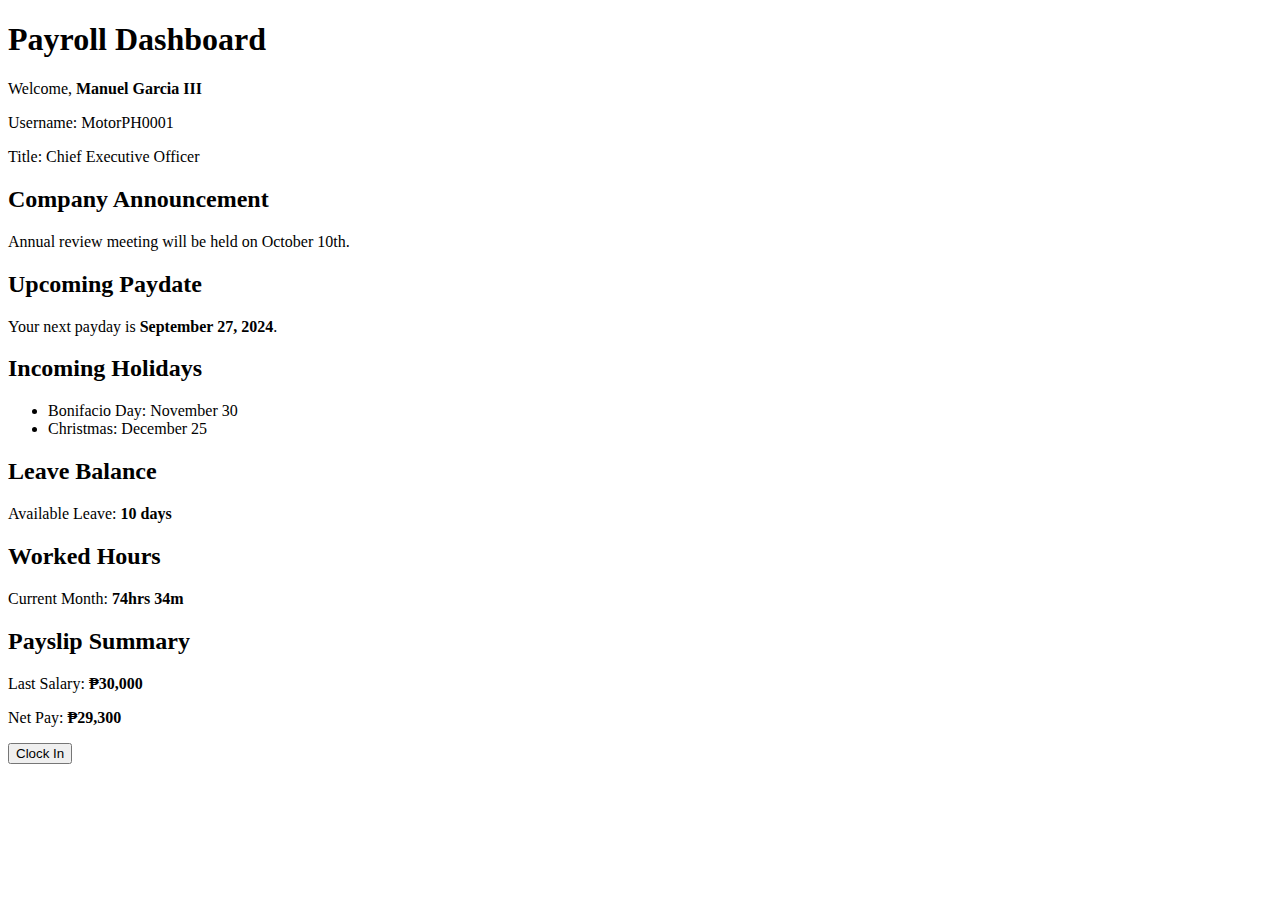
==== dashboard.html @ 5f2c5e5e "dashboard.html" ====
<!DOCTYPE html>
<html lang="en">
<head>
    <meta charset="UTF-8">
    <meta name="viewport" content="width=device-width, initial-scale=1.0">
    <title>Payroll Dashboard</title>
    <link rel="stylesheet" href="styles.css">
</head>
<body>
    <header>
        <h1>Payroll Dashboard</h1>
        <div class="employee-info">
            <p>Welcome, <strong>Manuel Garcia III</strong></p>
            <p>Username: MotorPH0001</p>
            <p>Title: Chief Executive Officer</p>
        </div>
    </header>
    
    <section class="dashboard">
        <div class="card announcement">
            <h2>Company Announcement</h2>
            <p>Annual review meeting will be held on October 10th.</p>
        </div>
        
        <div class="card paydate">
            <h2>Upcoming Paydate</h2>
            <p>Your next payday is <strong>September 27, 2024</strong>.</p>
        </div>

        <div class="card holidays">
            <h2>Incoming Holidays</h2>
            <ul>
                <li>Bonifacio Day: November 30</li>
                <li>Christmas: December 25</li>
            </ul>
        </div>

        <div class="card leave-balance">
            <h2>Leave Balance</h2>
            <p>Available Leave: <strong>10 days</strong></p>
        </div>

        <div class="card attendance">
            <h2>Worked Hours</h2>
            <p>Current Month: <strong> 74hrs 34m</strong></p>
        </div>

        <div class="card payslip">
            <h2>Payslip Summary</h2>
            <p>Last Salary: <strong>₱30,000</strong></p>
            <p>Net Pay: <strong>₱29,300</strong></p>
        </div>
    </section>

    <section class="clock">
        <button class="clock-btn">Clock In</button>
    </section>

</body>
</html>
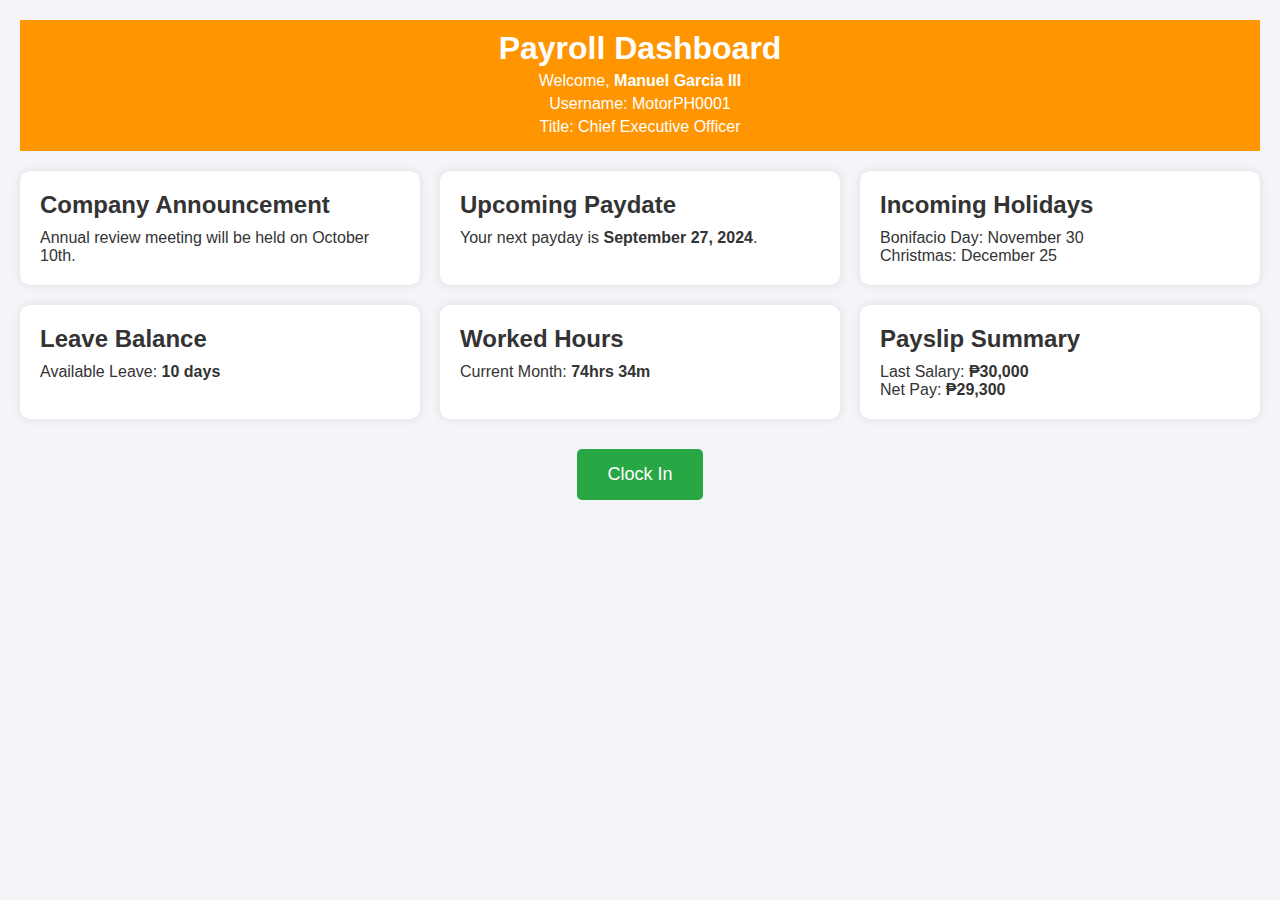
==== commit 1b0a2ef4: "Update dashboard.html" ====
--- a/dashboard.html
+++ b/dashboard.html
@@ -4,7 +4,7 @@
     <meta charset="UTF-8">
     <meta name="viewport" content="width=device-width, initial-scale=1.0">
     <title>Payroll Dashboard</title>
-    <link rel="stylesheet" href="styles.css">
+    <link rel="stylesheet" href="styles/dashboard.css">
 </head>
 <body>
     <header>
--- a/styles/dashboard.css
+++ b/styles/dashboard.css
@@ -0,0 +1,68 @@
+* {
+    margin: 0;
+    padding: 0;
+    box-sizing: border-box;
+}
+
+body {
+    font-family: Arial, sans-serif;
+    background-color: #f4f4f9;
+    color: #333;
+    padding: 20px;
+}
+
+header {
+    background-color: #ff9500;
+    color: white;
+    padding: 10px;
+    text-align: center;
+    margin-bottom: 20px;
+}
+
+.employee-info p {
+    margin: 5px 0;
+}
+
+.dashboard {
+    display: grid;
+    grid-template-columns: repeat(auto-fill, minmax(300px, 1fr));
+    gap: 20px;
+}
+
+.card {
+    background-color: white;
+    padding: 20px;
+    border-radius: 10px;
+    box-shadow: 0 0 10px rgba(0, 0, 0, 0.1);
+}
+
+h2 {
+    margin-bottom: 10px;
+}
+
+.card ul {
+    list-style: none;
+}
+
+.card p, .card ul li {
+    font-size: 16px;
+}
+
+.clock {
+    text-align: center;
+    margin-top: 30px;
+}
+
+.clock-btn {
+    background-color: #28a745;
+    color: white;
+    padding: 15px 30px;
+    font-size: 18px;
+    border: none;
+    border-radius: 5px;
+    cursor: pointer;
+}
+
+.clock-btn:hover {
+    background-color: #218838;
+}
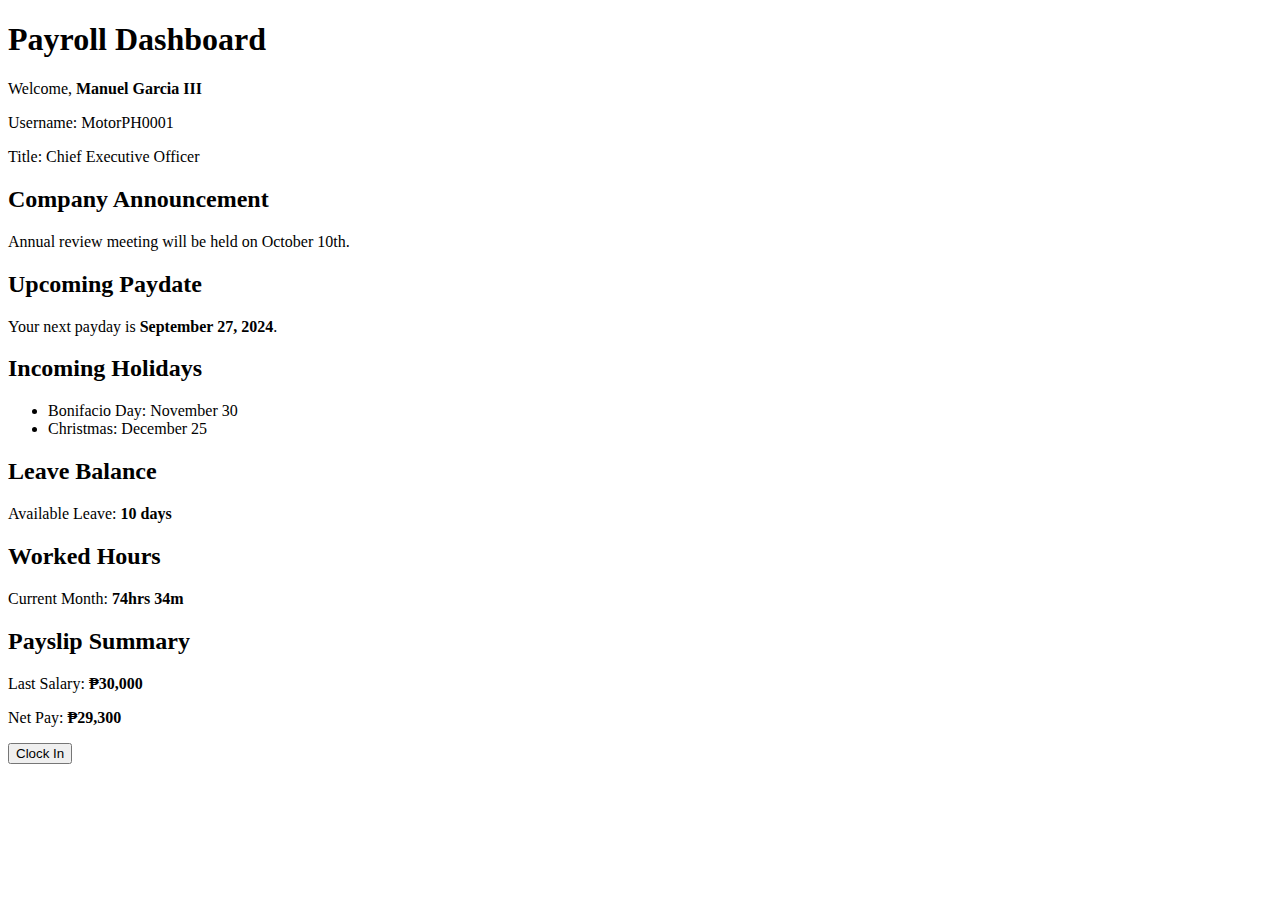
==== commit 16918447: "Updated website structure." ====
--- a/dashboard.html
+++ b/dashboard.html
@@ -4,7 +4,7 @@
     <meta charset="UTF-8">
     <meta name="viewport" content="width=device-width, initial-scale=1.0">
     <title>Payroll Dashboard</title>
-    <link rel="stylesheet" href="styles/dashboard.css">
+    <link rel="stylesheet" href="styles.css">
 </head>
 <body>
     <header>
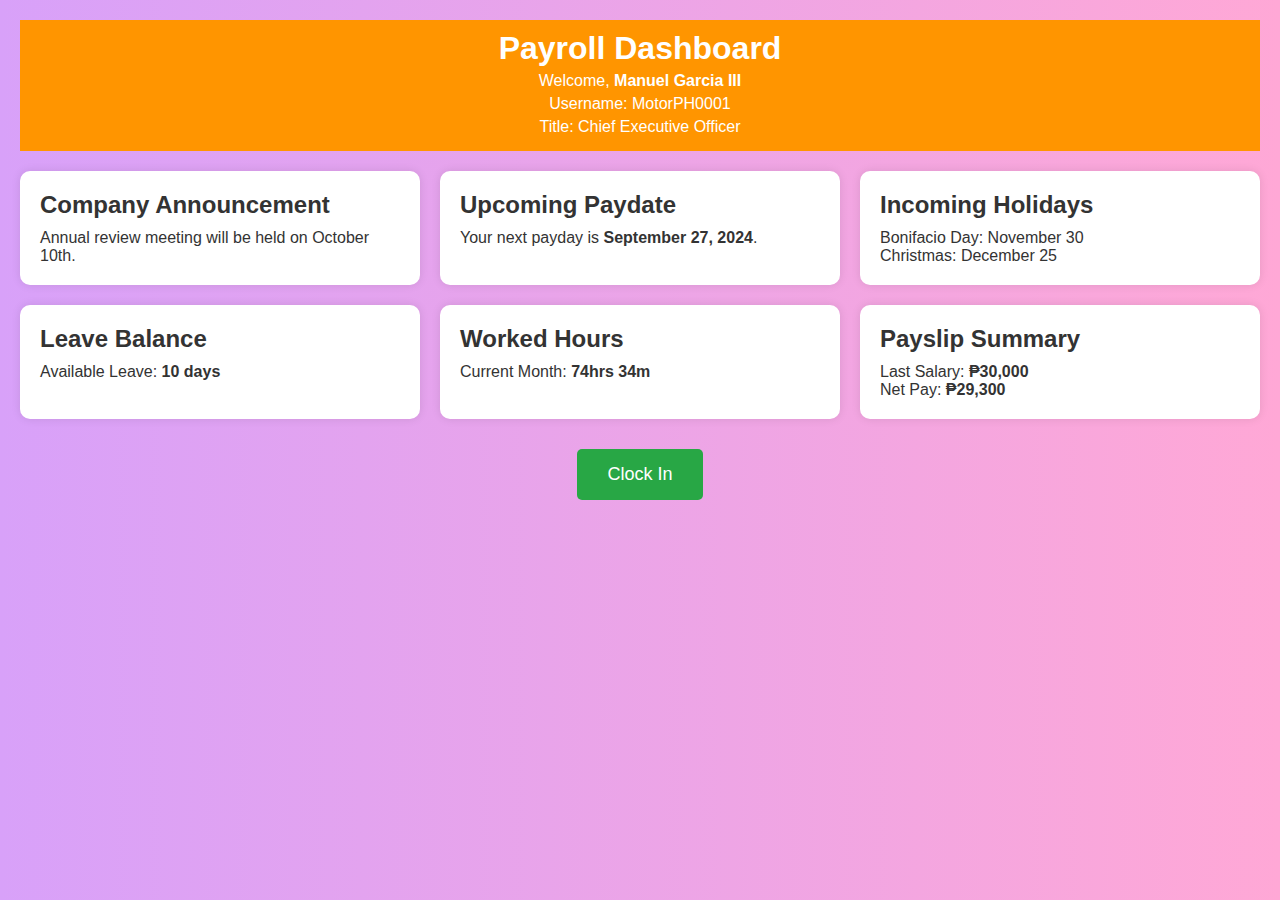
==== commit 6d1106ba: "Updated files" ====
--- a/dashboard.html
+++ b/dashboard.html
@@ -4,7 +4,7 @@
     <meta charset="UTF-8">
     <meta name="viewport" content="width=device-width, initial-scale=1.0">
     <title>Payroll Dashboard</title>
-    <link rel="stylesheet" href="styles.css">
+    <link rel="stylesheet" href="styles/dashboard.css">
 </head>
 <body>
     <header>
--- a/styles/dashboard.css
+++ b/styles/dashboard.css
@@ -0,0 +1,68 @@
+* {
+    margin: 0;
+    padding: 0;
+    box-sizing: border-box;
+}
+
+body {
+    font-family: Arial, sans-serif;
+    background: linear-gradient(to right, #d8a1f9, #ffa8d6);
+    color: #333;
+    padding: 20px;
+}
+
+header {
+    background-color: #ff9500;
+    color: white;
+    padding: 10px;
+    text-align: center;
+    margin-bottom: 20px;
+}
+
+.employee-info p {
+    margin: 5px 0;
+}
+
+.dashboard {
+    display: grid;
+    grid-template-columns: repeat(auto-fill, minmax(300px, 1fr));
+    gap: 20px;
+}
+
+.card {
+    background-color: white;
+    padding: 20px;
+    border-radius: 10px;
+    box-shadow: 0 0 10px rgba(0, 0, 0, 0.1);
+}
+
+h2 {
+    margin-bottom: 10px;
+}
+
+.card ul {
+    list-style: none;
+}
+
+.card p, .card ul li {
+    font-size: 16px;
+}
+
+.clock {
+    text-align: center;
+    margin-top: 30px;
+}
+
+.clock-btn {
+    background-color: #28a745;
+    color: white;
+    padding: 15px 30px;
+    font-size: 18px;
+    border: none;
+    border-radius: 5px;
+    cursor: pointer;
+}
+
+.clock-btn:hover {
+    background-color: #218838;
+}
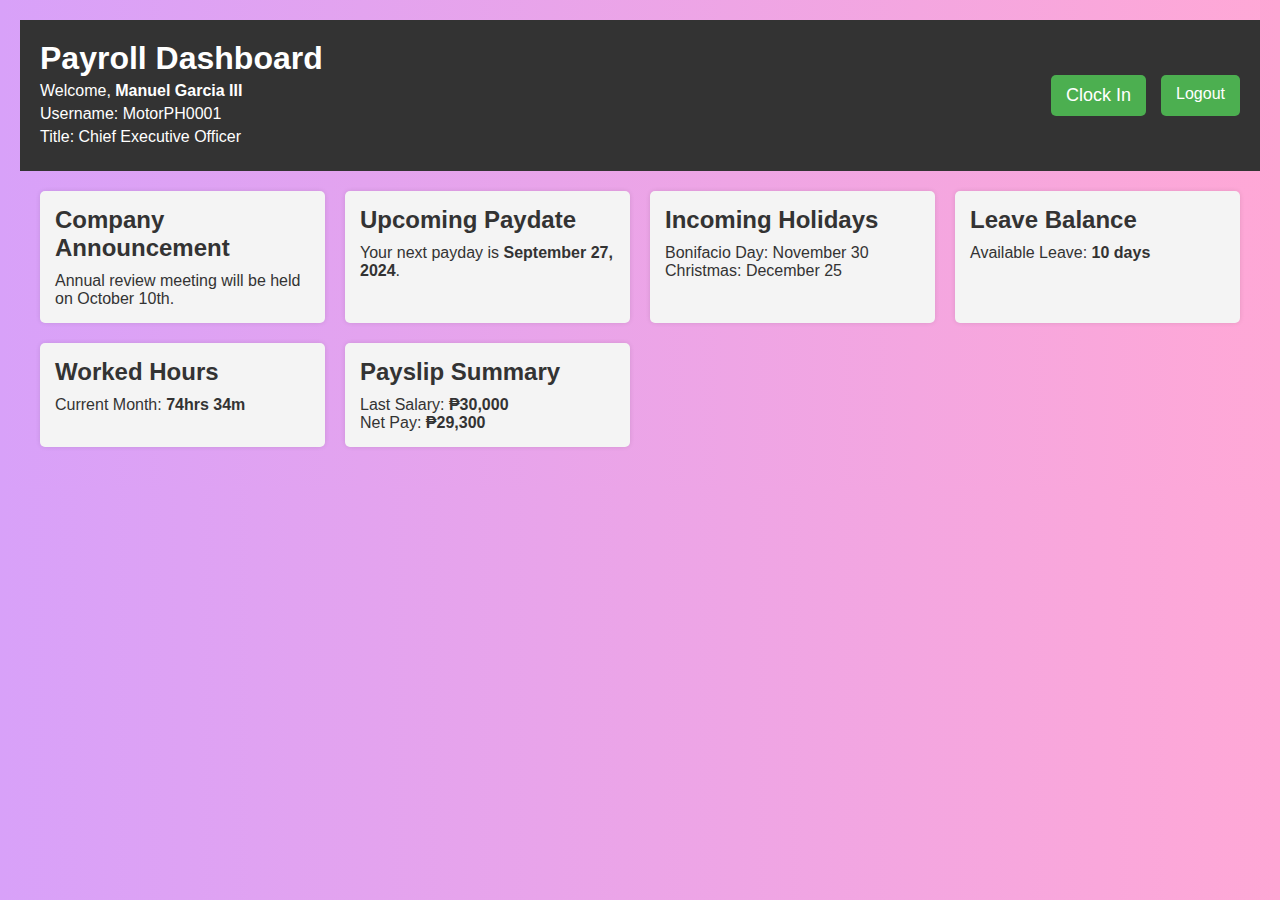
==== commit 75dd8162: "added scripts and updated html dashboard" ====
--- a/dashboard.html
+++ b/dashboard.html
@@ -8,14 +8,20 @@
 </head>
 <body>
     <header>
-        <h1>Payroll Dashboard</h1>
-        <div class="employee-info">
-            <p>Welcome, <strong>Manuel Garcia III</strong></p>
-            <p>Username: MotorPH0001</p>
-            <p>Title: Chief Executive Officer</p>
+        <div class="header-content">
+            <h1>Payroll Dashboard</h1>
+            <div class="employee-info">
+                <p>Welcome, <strong>Manuel Garcia III</strong></p>
+                <p>Username: MotorPH0001</p>
+                <p>Title: Chief Executive Officer</p>
+            </div>
+        </div>
+        <div class="header-buttons">
+            <a href="profile.html" class="clock-btn" id="clockInButton">Clock In</a>
+            <a href="index.html" id="logout">Logout</a>
         </div>
     </header>
-    
+
     <section class="dashboard">
         <div class="card announcement">
             <h2>Company Announcement</h2>
@@ -52,9 +58,8 @@
         </div>
     </section>
 
-    <section class="clock">
-        <button class="clock-btn">Clock In</button>
-    </section>
-
+    <!-- JavaScript Files -->
+    <script src="scripts/dashboard.js" defer></script>
+    <script src="scripts/logout.js" defer></script>
 </body>
-</html>
+</html>--- a/styles/dashboard.css
+++ b/styles/dashboard.css
@@ -11,30 +11,57 @@
     padding: 20px;
 }
 
+/* Header styles */
 header {
-    background-color: #ff9500;
+    display: flex;
+    justify-content: space-between;
+    align-items: center;
+    padding: 20px;
+    background-color: #333;
     color: white;
-    padding: 10px;
-    text-align: center;
-    margin-bottom: 20px;
+}
+
+.header-content {
+    display: flex;
+    flex-direction: column;
+}
+
+.header-buttons {
+    display: flex;
+    gap: 15px;
+}
+
+.header-buttons a {
+    text-decoration: none;
+    color: white;
+    background-color: #4CAF50; /* or a color of your choice */
+    padding: 10px 15px;
+    border-radius: 5px;
+}
+
+.header-buttons a:hover {
+    background-color: #45a049;
 }
 
 .employee-info p {
     margin: 5px 0;
 }
 
+/* Dashboard card styles */
 .dashboard {
     display: grid;
-    grid-template-columns: repeat(auto-fill, minmax(300px, 1fr));
+    grid-template-columns: repeat(auto-fill, minmax(250px, 1fr));
     gap: 20px;
+    padding: 20px;
 }
 
 .card {
-    background-color: white;
-    padding: 20px;
-    border-radius: 10px;
-    box-shadow: 0 0 10px rgba(0, 0, 0, 0.1);
+    background-color: #f4f4f4;
+    padding: 15px;
+    border-radius: 5px;
+    box-shadow: 0 0 5px rgba(0, 0, 0, 0.1);
 }
+
 
 h2 {
     margin-bottom: 10px;
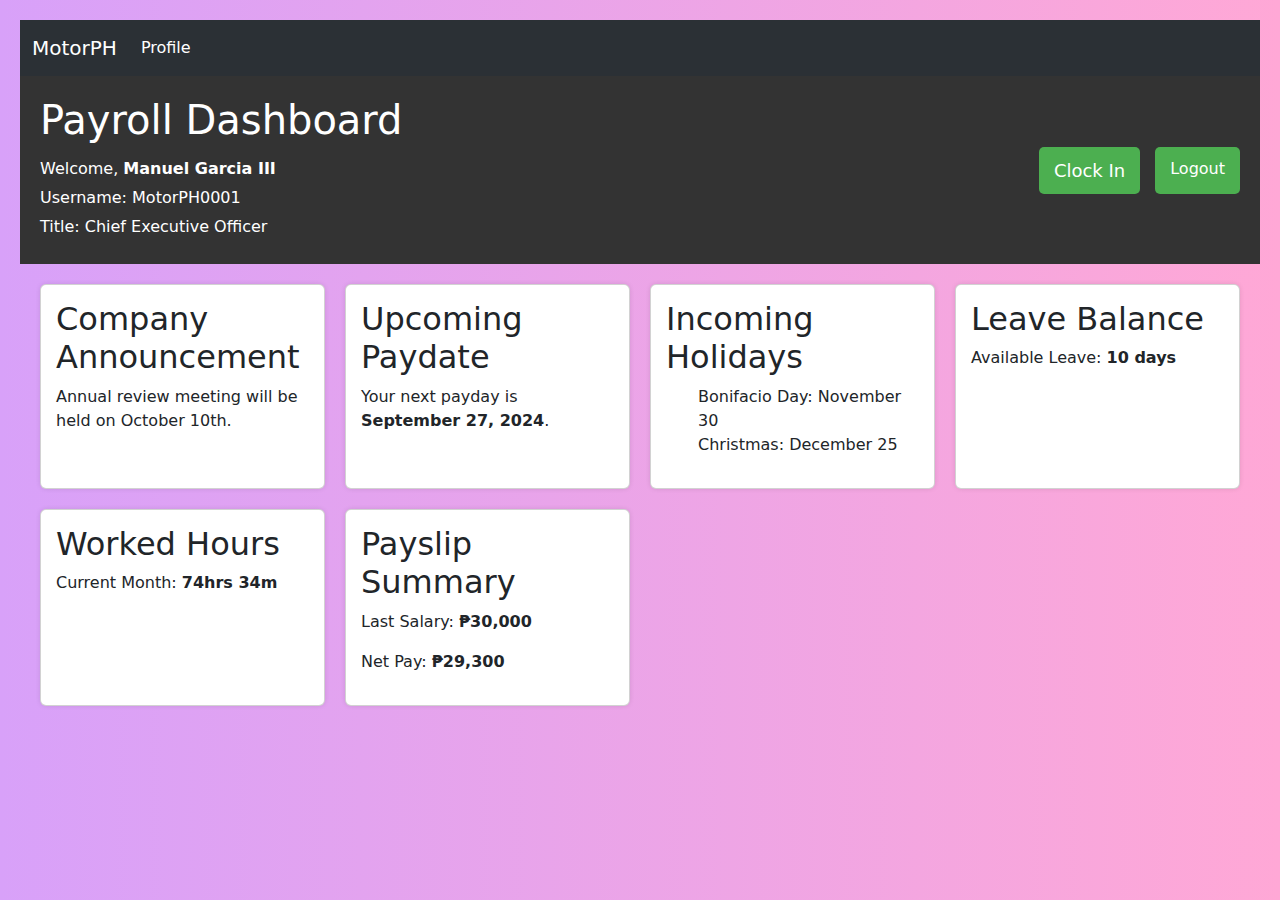
==== commit fe28f4b4: "Add files via upload" ====
--- a/dashboard.html
+++ b/dashboard.html
@@ -5,8 +5,25 @@
     <meta name="viewport" content="width=device-width, initial-scale=1.0">
     <title>Payroll Dashboard</title>
     <link rel="stylesheet" href="styles/dashboard.css">
+    <link href="https://cdn.jsdelivr.net/npm/bootstrap@5.3.3/dist/css/bootstrap.min.css" rel="stylesheet" integrity="sha384-QWTKZyjpPEjISv5WaRU9OFeRpok6YctnYmDr5pNlyT2bRjXh0JMhjY6hW+ALEwIH" crossorigin="anonymous">
 </head>
 <body>
+    <nav class="bg-dark navbar navbar-expand-lg bg-body-tertiary" data-bs-theme="dark">
+        <div class="container-fluid">
+          <a class="navbar-brand" href="dashboard.html">MotorPH</a>
+          <button class="navbar-toggler" type="button" data-bs-toggle="collapse" data-bs-target="#navbarSupportedContent" aria-controls="navbarSupportedContent" aria-expanded="false" aria-label="Toggle navigation">
+            <span class="navbar-toggler-icon"></span>
+          </button>
+          <div class="collapse navbar-collapse" id="navbarSupportedContent">
+            <ul class="navbar-nav me-auto mb-2 mb-lg-0">
+              <li class="nav-item">
+                <a class="nav-link active" aria-current="page" href="profile.html">Profile</a>
+              </li>
+          </div>
+        </div>
+      </nav>
+
+
     <header>
         <div class="header-content">
             <h1>Payroll Dashboard</h1>
